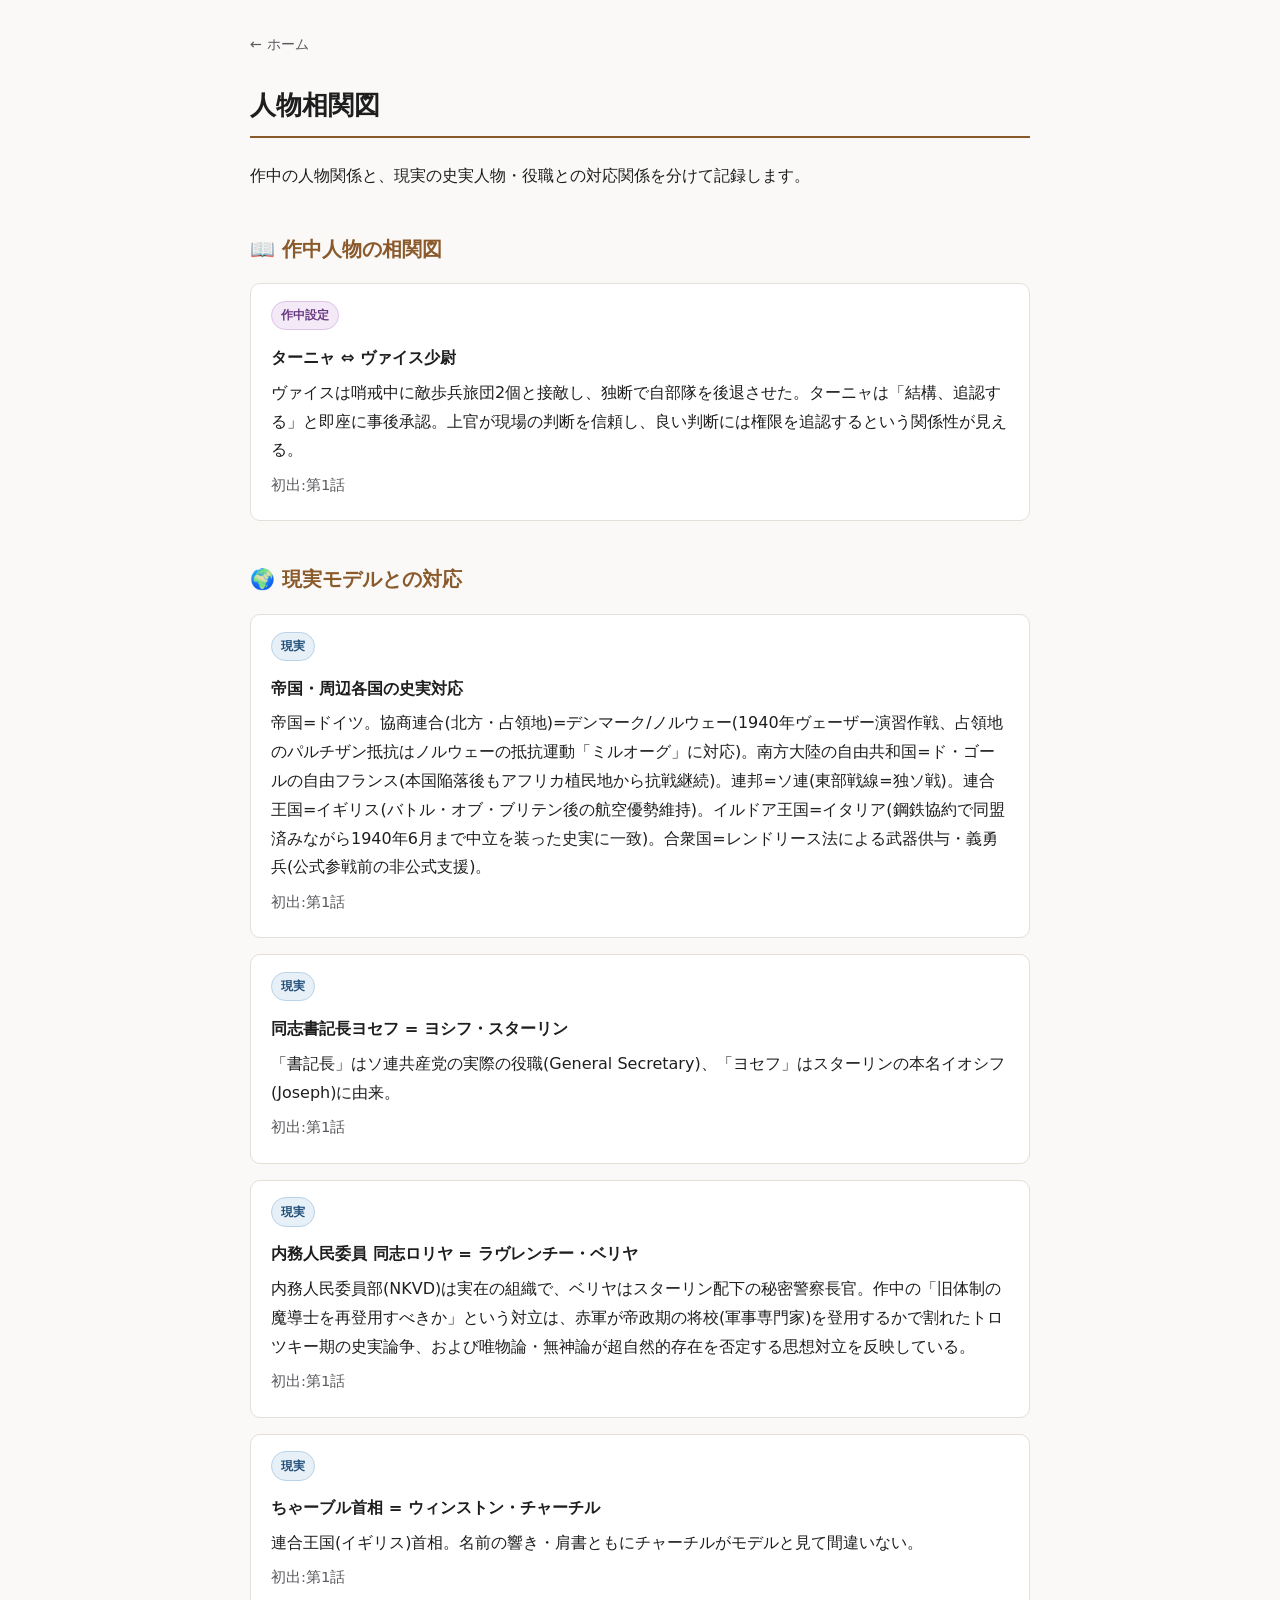
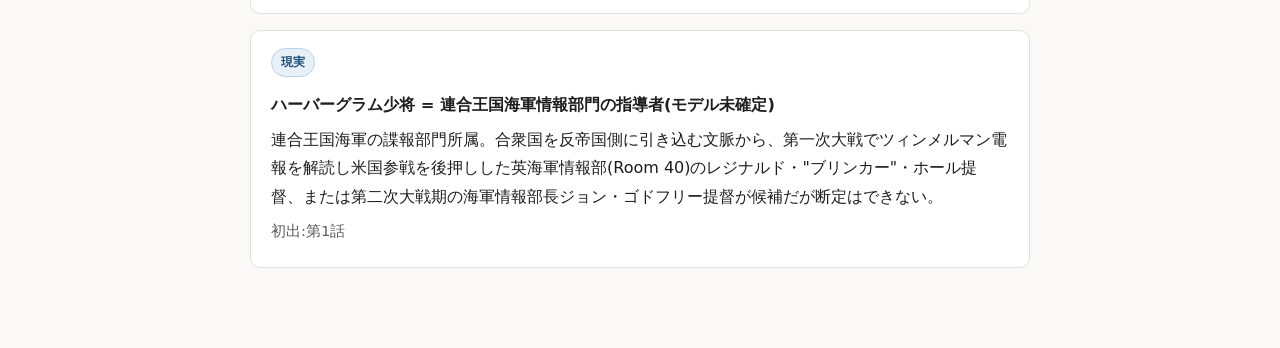
==== characters.html @ d99719a7 "Add files via upload" ====
<!DOCTYPE html>
<html lang="ja">
<head>
<meta charset="UTF-8">
<title>人物相関図 | 幼女戦記2期 解説ノート</title>
<link rel="stylesheet" href="assets/style.css">
</head>
<body>
<div class="page">
  <nav class="crumbs"><a href="index.html">← ホーム</a></nav>
  <h1>人物相関図</h1>
  <p>作中の人物関係と、現実の史実人物・役職との対応関係を分けて記録します。</p>

  <h2>📖 作中人物の相関図</h2>

  <div class="entry">
    <span class="tag tag-fiction">作中設定</span>
    <p class="entry-title">ターニャ ⇔ ヴァイス少尉</p>
    <p>ヴァイスは哨戒中に敵歩兵旅団2個と接敵し、独断で自部隊を後退させた。ターニャは「結構、追認する」と即座に事後承認。上官が現場の判断を信頼し、良い判断には権限を追認するという関係性が見える。</p>
    <p class="note">初出:第1話</p>
  </div>

  <h2>🌍 現実モデルとの対応</h2>

  <div class="entry">
    <span class="tag tag-real">現実</span>
    <p class="entry-title">帝国・周辺各国の史実対応</p>
    <p>帝国=ドイツ。協商連合(北方・占領地)=デンマーク/ノルウェー(1940年ヴェーザー演習作戦、占領地のパルチザン抵抗はノルウェーの抵抗運動「ミルオーグ」に対応)。南方大陸の自由共和国=ド・ゴールの自由フランス(本国陥落後もアフリカ植民地から抗戦継続)。連邦=ソ連(東部戦線=独ソ戦)。連合王国=イギリス(バトル・オブ・ブリテン後の航空優勢維持)。イルドア王国=イタリア(鋼鉄協約で同盟済みながら1940年6月まで中立を装った史実に一致)。合衆国=レンドリース法による武器供与・義勇兵(公式参戦前の非公式支援)。</p>
    <p class="note">初出:第1話</p>
  </div>

  <div class="entry">
    <span class="tag tag-real">現実</span>
    <p class="entry-title">同志書記長ヨセフ = ヨシフ・スターリン</p>
    <p>「書記長」はソ連共産党の実際の役職(General Secretary)、「ヨセフ」はスターリンの本名イオシフ(Joseph)に由来。</p>
    <p class="note">初出:第1話</p>
  </div>

  <div class="entry">
    <span class="tag tag-real">現実</span>
    <p class="entry-title">内務人民委員 同志ロリヤ = ラヴレンチー・ベリヤ</p>
    <p>内務人民委員部(NKVD)は実在の組織で、ベリヤはスターリン配下の秘密警察長官。作中の「旧体制の魔導士を再登用すべきか」という対立は、赤軍が帝政期の将校(軍事専門家)を登用するかで割れたトロツキー期の史実論争、および唯物論・無神論が超自然的存在を否定する思想対立を反映している。</p>
    <p class="note">初出:第1話</p>
  </div>

  <div class="entry">
    <span class="tag tag-real">現実</span>
    <p class="entry-title">ちゃーブル首相 = ウィンストン・チャーチル</p>
    <p>連合王国(イギリス)首相。名前の響き・肩書ともにチャーチルがモデルと見て間違いない。</p>
    <p class="note">初出:第1話</p>
  </div>

  <div class="entry">
    <span class="tag tag-real">現実</span>
    <p class="entry-title">ハーバーグラム少将 = 連合王国海軍情報部門の指導者(モデル未確定)</p>
    <p>連合王国海軍の諜報部門所属。合衆国を反帝国側に引き込む文脈から、第一次大戦でツィンメルマン電報を解読し米国参戦を後押しした英海軍情報部(Room 40)のレジナルド・"ブリンカー"・ホール提督、または第二次大戦期の海軍情報部長ジョン・ゴドフリー提督が候補だが断定はできない。</p>
    <p class="note">初出:第1話</p>
  </div>
</div>
</body>
</html>
---- assets/style.css ----
/* 幼女戦記2期 解説ノート 共通スタイル */

:root {
  --bg: #faf9f7;
  --bg-alt: #ffffff;
  --text: #1e1e1f;
  --text-muted: #5a5a5f;
  --border: #e3e0da;
  --accent: #8a5a2c;
  --link: #6f4a1f;
  --real-bg: #e8f0f7;
  --real-text: #1f4e79;
  --real-border: #b7d2e8;
  --fiction-bg: #f3e9f7;
  --fiction-text: #6a3b82;
  --fiction-border: #ddc2e8;
  --code-bg: #efece6;
}

@media (prefers-color-scheme: dark) {
  :root {
    --bg: #1b1a18;
    --bg-alt: #242220;
    --text: #ece8e1;
    --text-muted: #b3ada2;
    --border: #3a3733;
    --accent: #d9a66c;
    --link: #e8be8a;
    --real-bg: #17293a;
    --real-text: #a9cdea;
    --real-border: #2b4a63;
    --fiction-bg: #2e2035;
    --fiction-text: #dcb8ea;
    --fiction-border: #4d3a58;
    --code-bg: #2b2925;
  }
}

:root[data-theme="light"] {
  --bg: #faf9f7;
  --bg-alt: #ffffff;
  --text: #1e1e1f;
  --text-muted: #5a5a5f;
  --border: #e3e0da;
  --accent: #8a5a2c;
  --link: #6f4a1f;
  --real-bg: #e8f0f7;
  --real-text: #1f4e79;
  --real-border: #b7d2e8;
  --fiction-bg: #f3e9f7;
  --fiction-text: #6a3b82;
  --fiction-border: #ddc2e8;
  --code-bg: #efece6;
}

:root[data-theme="dark"] {
  --bg: #1b1a18;
  --bg-alt: #242220;
  --text: #ece8e1;
  --text-muted: #b3ada2;
  --border: #3a3733;
  --accent: #d9a66c;
  --link: #e8be8a;
  --real-bg: #17293a;
  --real-text: #a9cdea;
  --real-border: #2b4a63;
  --fiction-bg: #2e2035;
  --fiction-text: #dcb8ea;
  --fiction-border: #4d3a58;
  --code-bg: #2b2925;
}

* { box-sizing: border-box; }

body {
  margin: 0;
  padding: 2rem 1.25rem 4rem;
  background: var(--bg);
  color: var(--text);
  font-family: "Yu Gothic", "Hiragino Sans", "Noto Sans JP", system-ui, sans-serif;
  line-height: 1.8;
}

.page {
  max-width: 780px;
  margin: 0 auto;
}

h1 {
  font-size: 1.6rem;
  border-bottom: 2px solid var(--accent);
  padding-bottom: 0.5rem;
  margin-bottom: 1.5rem;
}

h2 {
  font-size: 1.25rem;
  margin-top: 2.5rem;
  color: var(--accent);
}

h3 {
  font-size: 1.05rem;
  margin-top: 1.75rem;
}

nav.crumbs {
  font-size: 0.9rem;
  color: var(--text-muted);
  margin-bottom: 1.5rem;
}

nav.crumbs a { color: var(--text-muted); }

a {
  color: var(--link);
  text-decoration: none;
}
a:hover { text-decoration: underline; }

.tag {
  display: inline-block;
  font-size: 0.78rem;
  font-weight: 600;
  padding: 0.15rem 0.55rem;
  border-radius: 999px;
  margin-bottom: 0.4rem;
  border: 1px solid transparent;
  white-space: nowrap;
}

.tag-real {
  background: var(--real-bg);
  color: var(--real-text);
  border-color: var(--real-border);
}

.tag-fiction {
  background: var(--fiction-bg);
  color: var(--fiction-text);
  border-color: var(--fiction-border);
}

.entry {
  background: var(--bg-alt);
  border: 1px solid var(--border);
  border-radius: 10px;
  padding: 1rem 1.25rem;
  margin-bottom: 1rem;
}

.entry-title {
  font-weight: 700;
  font-size: 1.02rem;
  margin: 0.2rem 0 0.5rem;
}

.entry p { margin: 0.4rem 0; }

.entry .note {
  color: var(--text-muted);
  font-size: 0.92rem;
}

ul.ep-list {
  list-style: none;
  padding: 0;
}

ul.ep-list li {
  padding: 0.6rem 0;
  border-bottom: 1px solid var(--border);
}

ul.ep-list .ep-num {
  color: var(--accent);
  font-weight: 700;
  margin-right: 0.6rem;
}

.hub-links {
  display: flex;
  gap: 0.75rem;
  flex-wrap: wrap;
  margin-bottom: 2rem;
}

.hub-links a {
  background: var(--bg-alt);
  border: 1px solid var(--border);
  border-radius: 8px;
  padding: 0.6rem 1rem;
  color: var(--text);
  font-weight: 600;
}
.hub-links a:hover { border-color: var(--accent); text-decoration: none; }

code {
  background: var(--code-bg);
  padding: 0.1rem 0.35rem;
  border-radius: 4px;
  font-size: 0.9em;
}

.empty-note {
  color: var(--text-muted);
  font-style: italic;
}
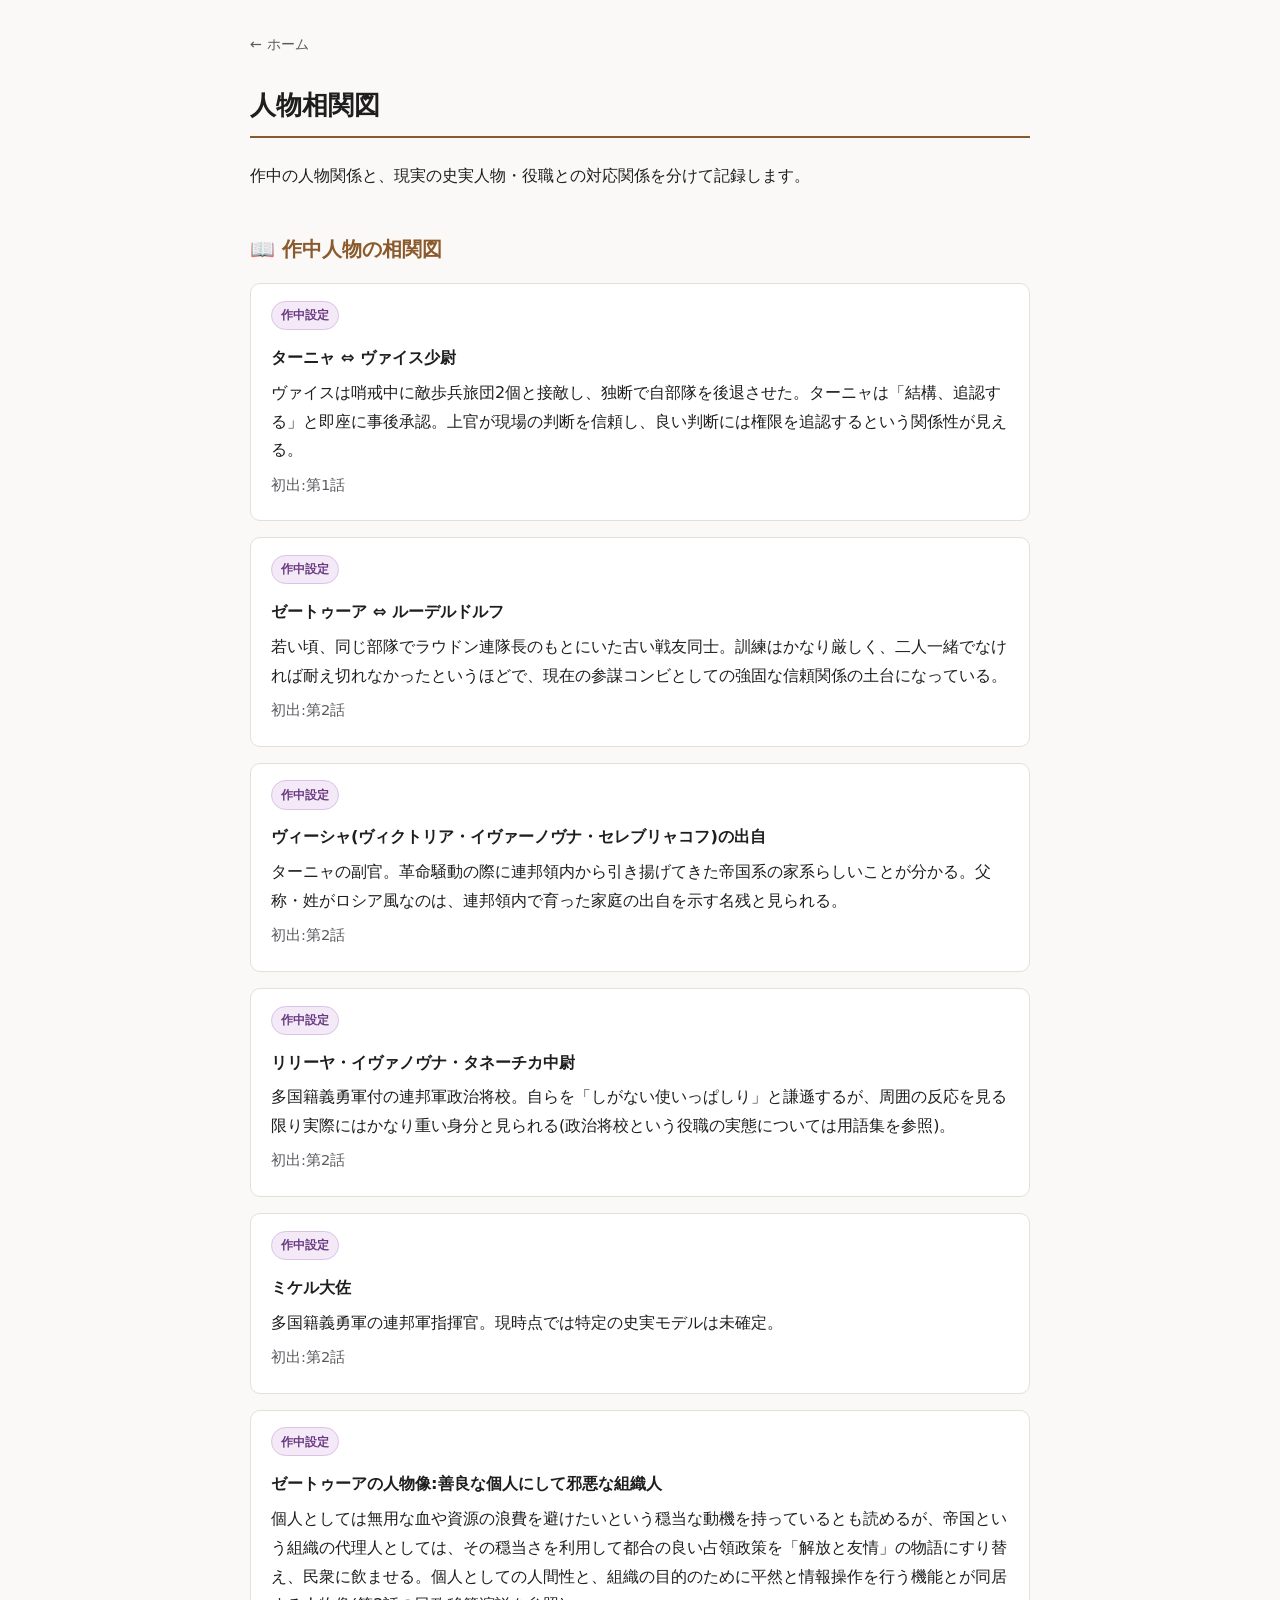
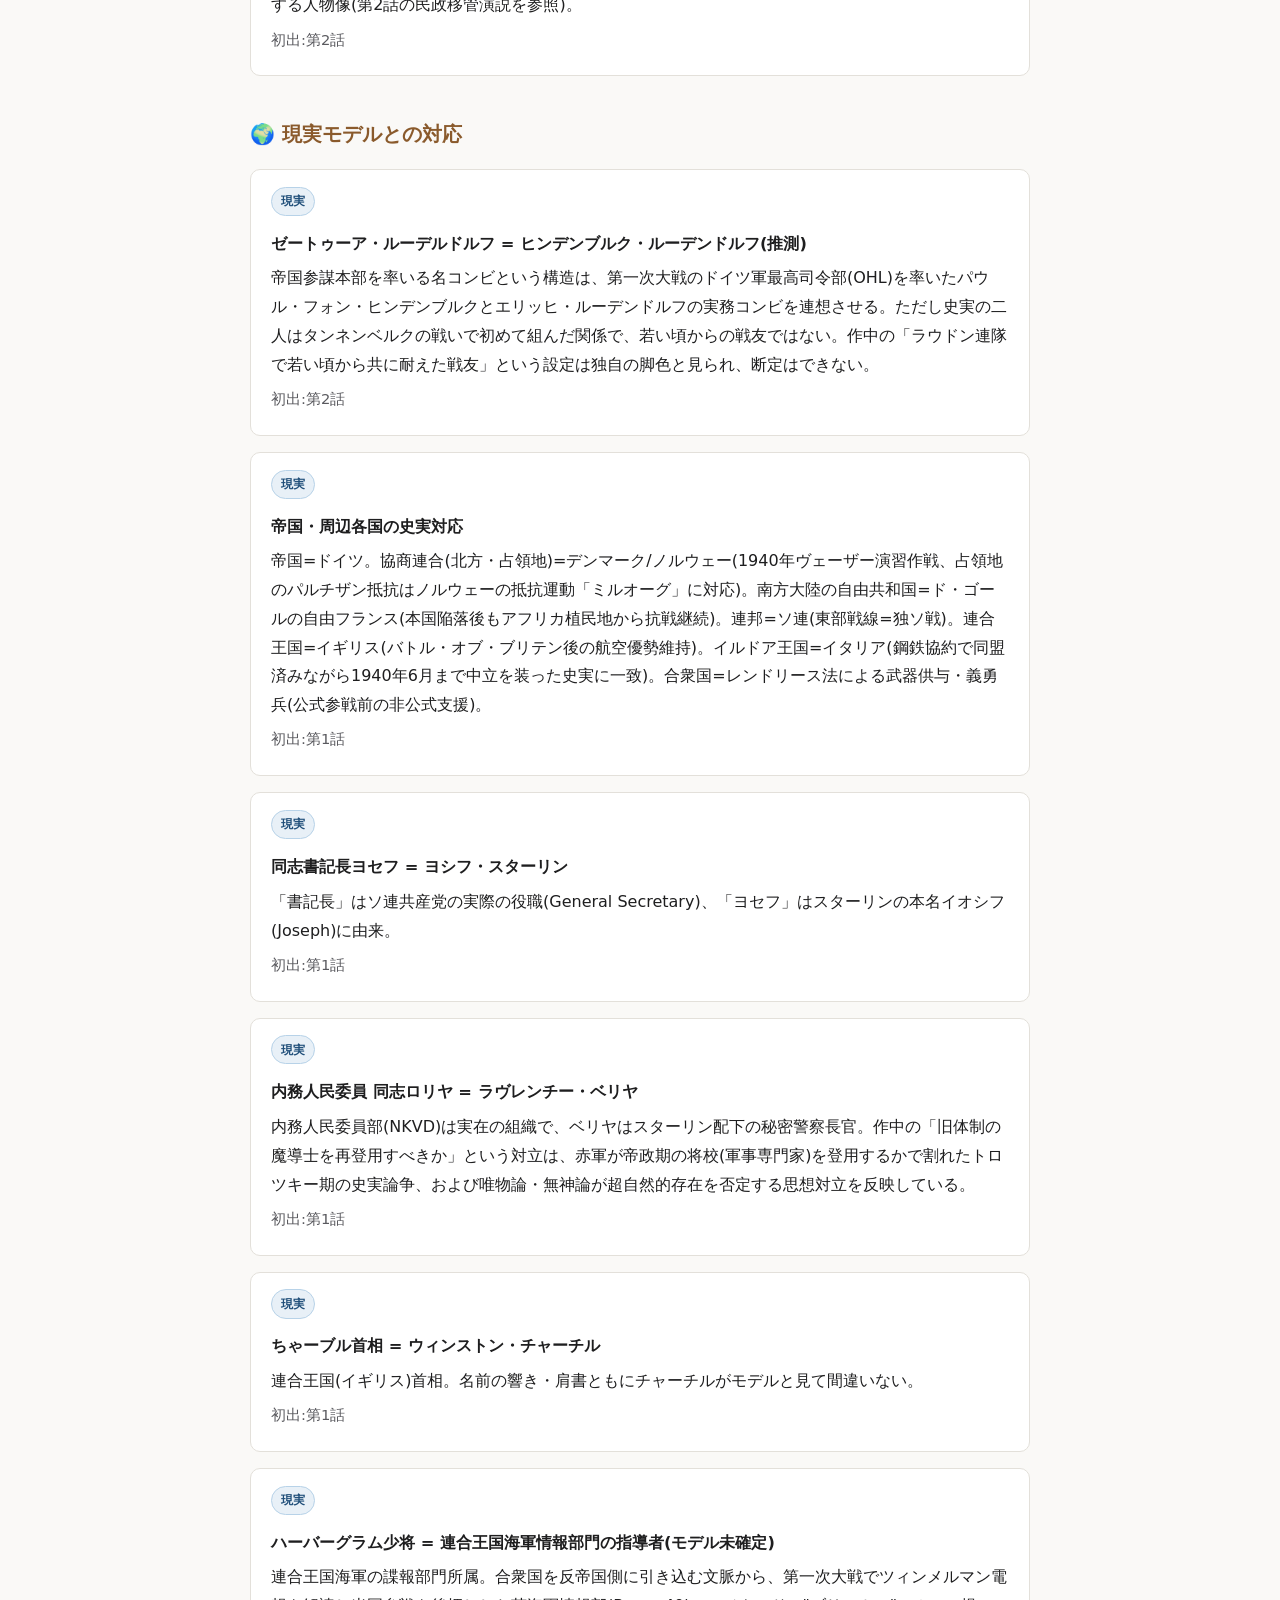
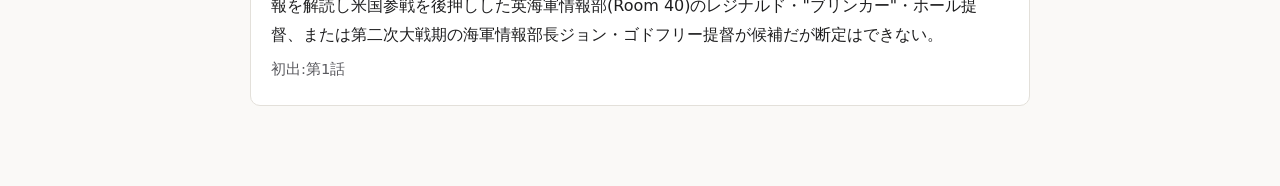
==== commit 6c2177ed: "2話追加" ====
--- a/characters.html
+++ b/characters.html
@@ -20,7 +20,49 @@
     <p class="note">初出:第1話</p>
   </div>
 
+  <div class="entry">
+    <span class="tag tag-fiction">作中設定</span>
+    <p class="entry-title">ゼートゥーア ⇔ ルーデルドルフ</p>
+    <p>若い頃、同じ部隊でラウドン連隊長のもとにいた古い戦友同士。訓練はかなり厳しく、二人一緒でなければ耐え切れなかったというほどで、現在の参謀コンビとしての強固な信頼関係の土台になっている。</p>
+    <p class="note">初出:第2話</p>
+  </div>
+
+  <div class="entry">
+    <span class="tag tag-fiction">作中設定</span>
+    <p class="entry-title">ヴィーシャ(ヴィクトリア・イヴァーノヴナ・セレブリャコフ)の出自</p>
+    <p>ターニャの副官。革命騒動の際に連邦領内から引き揚げてきた帝国系の家系らしいことが分かる。父称・姓がロシア風なのは、連邦領内で育った家庭の出自を示す名残と見られる。</p>
+    <p class="note">初出:第2話</p>
+  </div>
+
+  <div class="entry">
+    <span class="tag tag-fiction">作中設定</span>
+    <p class="entry-title">リリーヤ・イヴァノヴナ・タネーチカ中尉</p>
+    <p>多国籍義勇軍付の連邦軍政治将校。自らを「しがない使いっぱしり」と謙遜するが、周囲の反応を見る限り実際にはかなり重い身分と見られる(政治将校という役職の実態については用語集を参照)。</p>
+    <p class="note">初出:第2話</p>
+  </div>
+
+  <div class="entry">
+    <span class="tag tag-fiction">作中設定</span>
+    <p class="entry-title">ミケル大佐</p>
+    <p>多国籍義勇軍の連邦軍指揮官。現時点では特定の史実モデルは未確定。</p>
+    <p class="note">初出:第2話</p>
+  </div>
+
+  <div class="entry">
+    <span class="tag tag-fiction">作中設定</span>
+    <p class="entry-title">ゼートゥーアの人物像:善良な個人にして邪悪な組織人</p>
+    <p>個人としては無用な血や資源の浪費を避けたいという穏当な動機を持っているとも読めるが、帝国という組織の代理人としては、その穏当さを利用して都合の良い占領政策を「解放と友情」の物語にすり替え、民衆に飲ませる。個人としての人間性と、組織の目的のために平然と情報操作を行う機能とが同居する人物像(第2話の民政移管演説を参照)。</p>
+    <p class="note">初出:第2話</p>
+  </div>
+
   <h2>🌍 現実モデルとの対応</h2>
+
+  <div class="entry">
+    <span class="tag tag-real">現実</span>
+    <p class="entry-title">ゼートゥーア・ルーデルドルフ = ヒンデンブルク・ルーデンドルフ(推測)</p>
+    <p>帝国参謀本部を率いる名コンビという構造は、第一次大戦のドイツ軍最高司令部(OHL)を率いたパウル・フォン・ヒンデンブルクとエリッヒ・ルーデンドルフの実務コンビを連想させる。ただし史実の二人はタンネンベルクの戦いで初めて組んだ関係で、若い頃からの戦友ではない。作中の「ラウドン連隊で若い頃から共に耐えた戦友」という設定は独自の脚色と見られ、断定はできない。</p>
+    <p class="note">初出:第2話</p>
+  </div>
 
   <div class="entry">
     <span class="tag tag-real">現実</span>
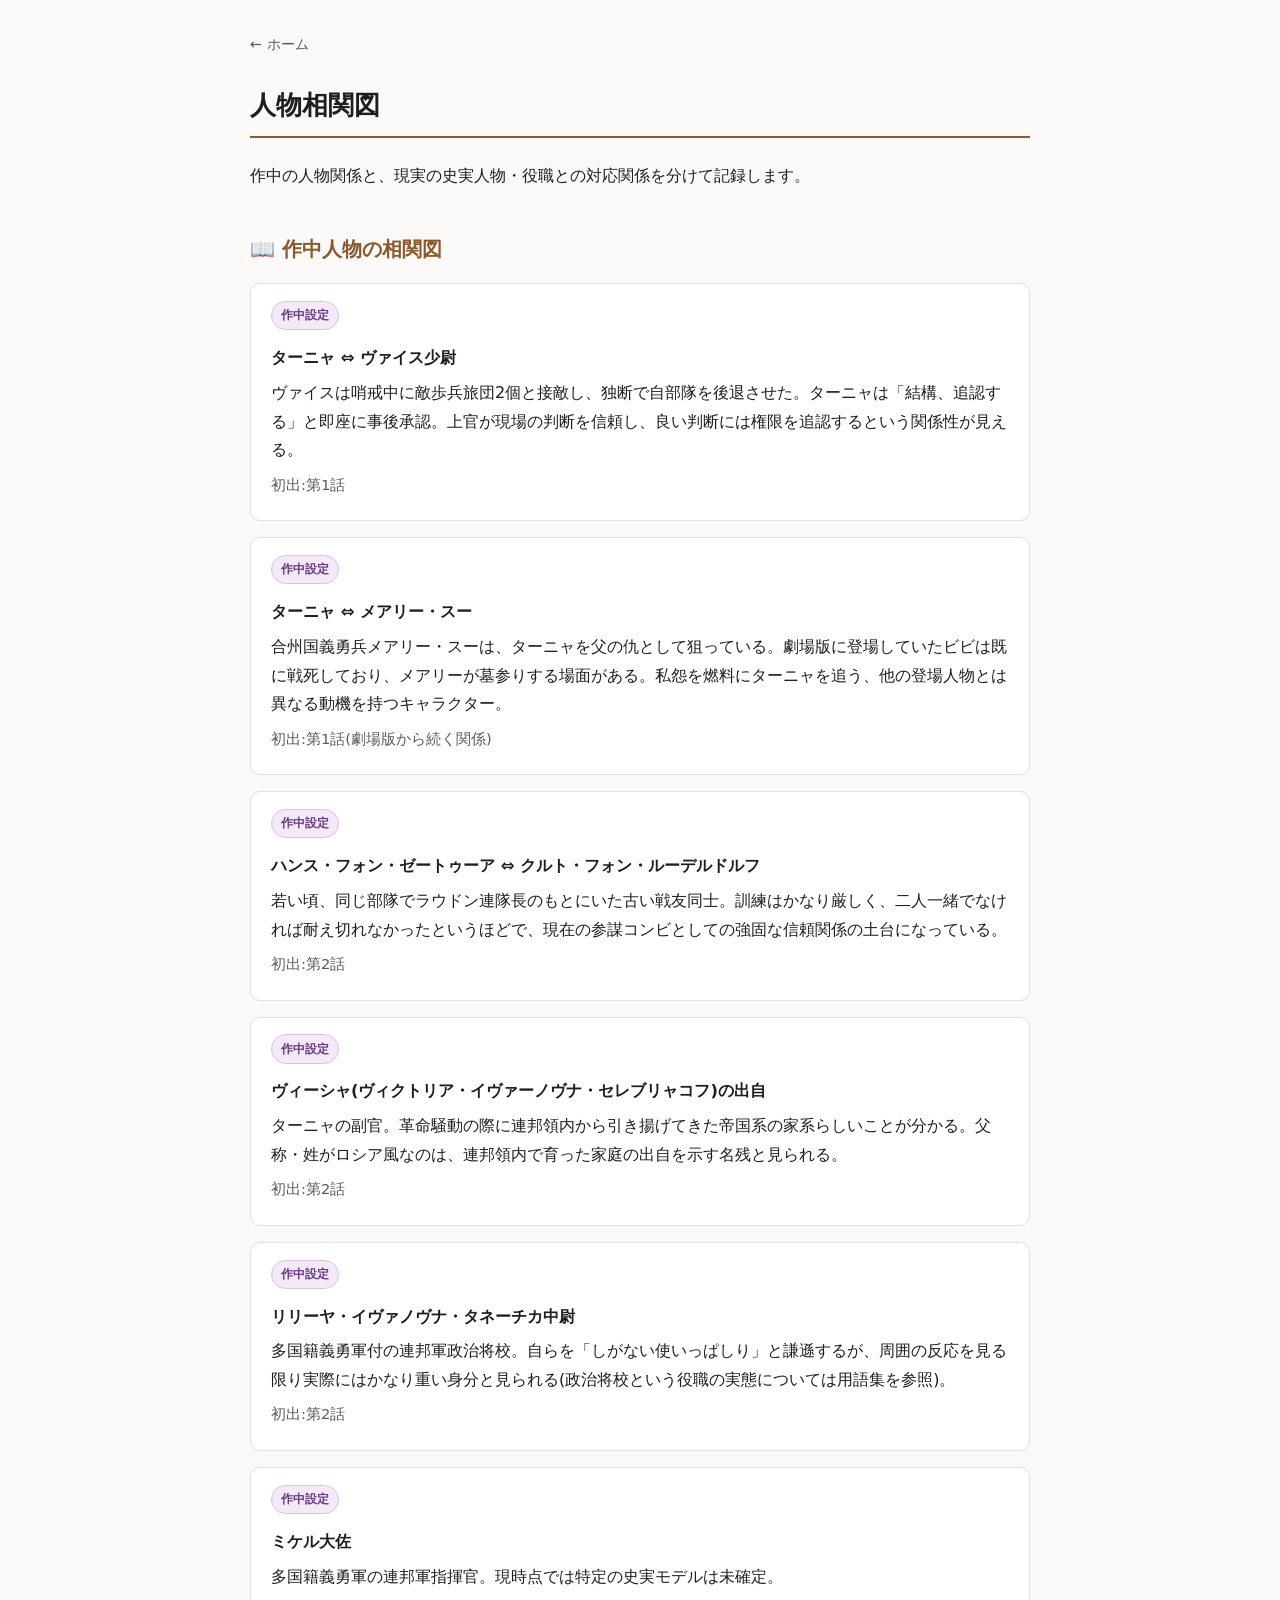
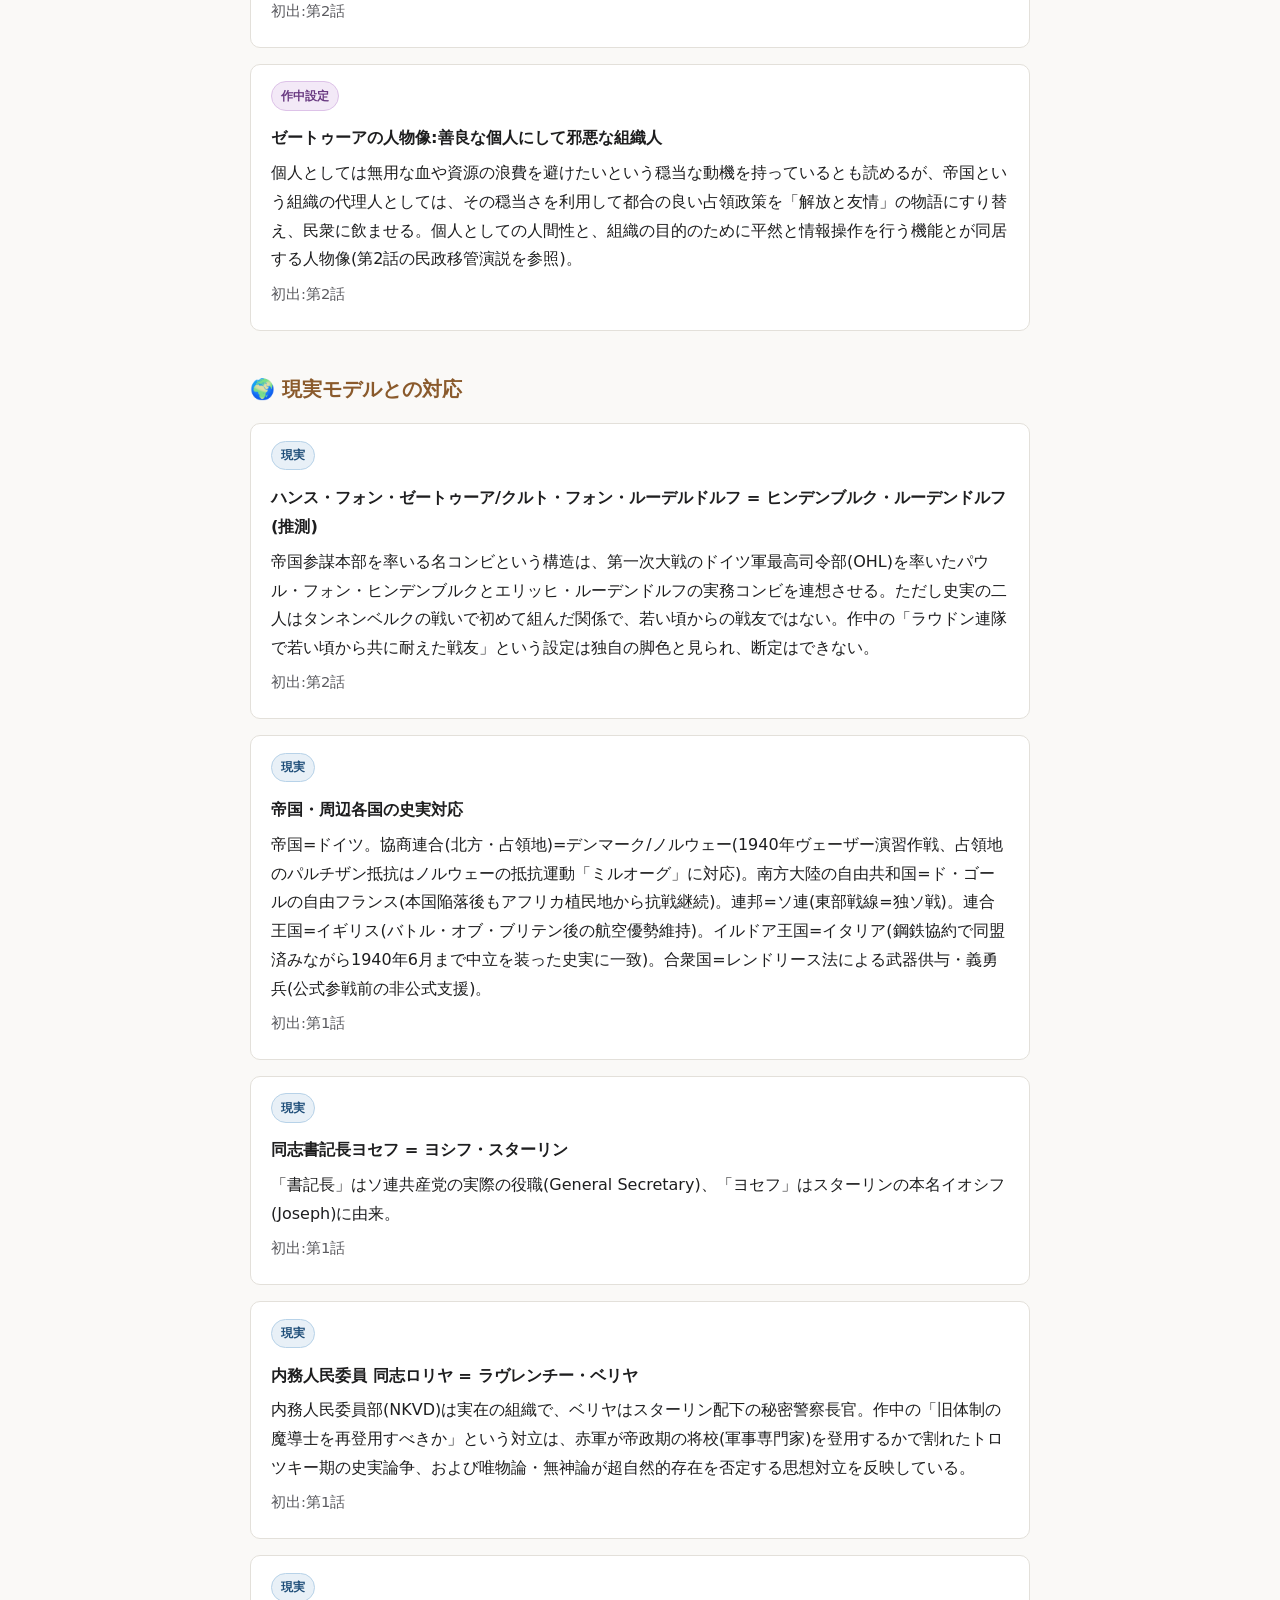
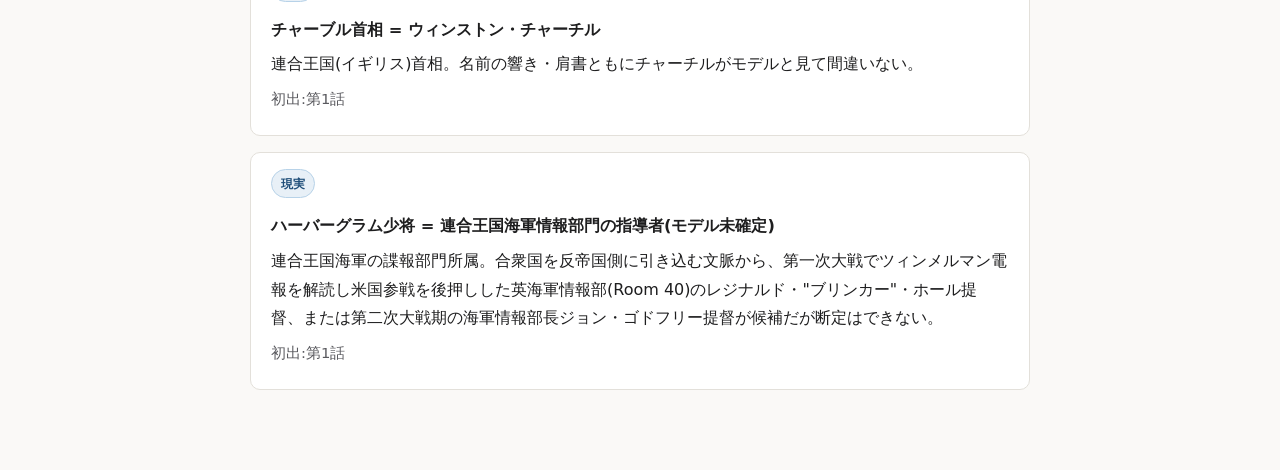
==== commit 7008c145: "add ep.3" ====
--- a/characters.html
+++ b/characters.html
@@ -2,7 +2,7 @@
 <html lang="ja">
 <head>
 <meta charset="UTF-8">
-<title>人物相関図 | 幼女戦記2期 解説ノート</title>
+<title>人物相関図 | 幼女戦記2期 参謀日誌</title>
 <link rel="stylesheet" href="assets/style.css">
 </head>
 <body>
@@ -22,7 +22,14 @@
 
   <div class="entry">
     <span class="tag tag-fiction">作中設定</span>
-    <p class="entry-title">ゼートゥーア ⇔ ルーデルドルフ</p>
+    <p class="entry-title">ターニャ ⇔ メアリー・スー</p>
+    <p>合州国義勇兵メアリー・スーは、ターニャを父の仇として狙っている。劇場版に登場していたビビは既に戦死しており、メアリーが墓参りする場面がある。私怨を燃料にターニャを追う、他の登場人物とは異なる動機を持つキャラクター。</p>
+    <p class="note">初出:第1話(劇場版から続く関係)</p>
+  </div>
+
+  <div class="entry">
+    <span class="tag tag-fiction">作中設定</span>
+    <p class="entry-title">ハンス・フォン・ゼートゥーア ⇔ クルト・フォン・ルーデルドルフ</p>
     <p>若い頃、同じ部隊でラウドン連隊長のもとにいた古い戦友同士。訓練はかなり厳しく、二人一緒でなければ耐え切れなかったというほどで、現在の参謀コンビとしての強固な信頼関係の土台になっている。</p>
     <p class="note">初出:第2話</p>
   </div>
@@ -59,7 +66,7 @@
 
   <div class="entry">
     <span class="tag tag-real">現実</span>
-    <p class="entry-title">ゼートゥーア・ルーデルドルフ = ヒンデンブルク・ルーデンドルフ(推測)</p>
+    <p class="entry-title">ハンス・フォン・ゼートゥーア/クルト・フォン・ルーデルドルフ = ヒンデンブルク・ルーデンドルフ(推測)</p>
     <p>帝国参謀本部を率いる名コンビという構造は、第一次大戦のドイツ軍最高司令部(OHL)を率いたパウル・フォン・ヒンデンブルクとエリッヒ・ルーデンドルフの実務コンビを連想させる。ただし史実の二人はタンネンベルクの戦いで初めて組んだ関係で、若い頃からの戦友ではない。作中の「ラウドン連隊で若い頃から共に耐えた戦友」という設定は独自の脚色と見られ、断定はできない。</p>
     <p class="note">初出:第2話</p>
   </div>
@@ -87,7 +94,7 @@
 
   <div class="entry">
     <span class="tag tag-real">現実</span>
-    <p class="entry-title">ちゃーブル首相 = ウィンストン・チャーチル</p>
+    <p class="entry-title">チャーブル首相 = ウィンストン・チャーチル</p>
     <p>連合王国(イギリス)首相。名前の響き・肩書ともにチャーチルがモデルと見て間違いない。</p>
     <p class="note">初出:第1話</p>
   </div>
--- a/assets/style.css
+++ b/assets/style.css
@@ -86,6 +86,37 @@
   margin: 0 auto;
 }
 
+.title-logo {
+  position: relative;
+  text-align: center;
+  margin-bottom: 1.5rem;
+  padding: 1rem;
+  background: #ffffff;
+  border-radius: 12px;
+  border: 1px solid var(--border);
+}
+
+.title-logo img {
+  display: block;
+  max-width: 100%;
+  height: auto;
+  margin: 0 auto;
+}
+
+.title-stamp {
+  position: absolute;
+  top: 0.4rem;
+  right: 0.6rem;
+  width: 84px;
+  height: auto;
+  max-width: 20%;
+  transform: rotate(-9deg);
+  opacity: 0.9;
+  mix-blend-mode: multiply;
+  pointer-events: none;
+  z-index: 2;
+}
+
 h1 {
   font-size: 1.6rem;
   border-bottom: 2px solid var(--accent);
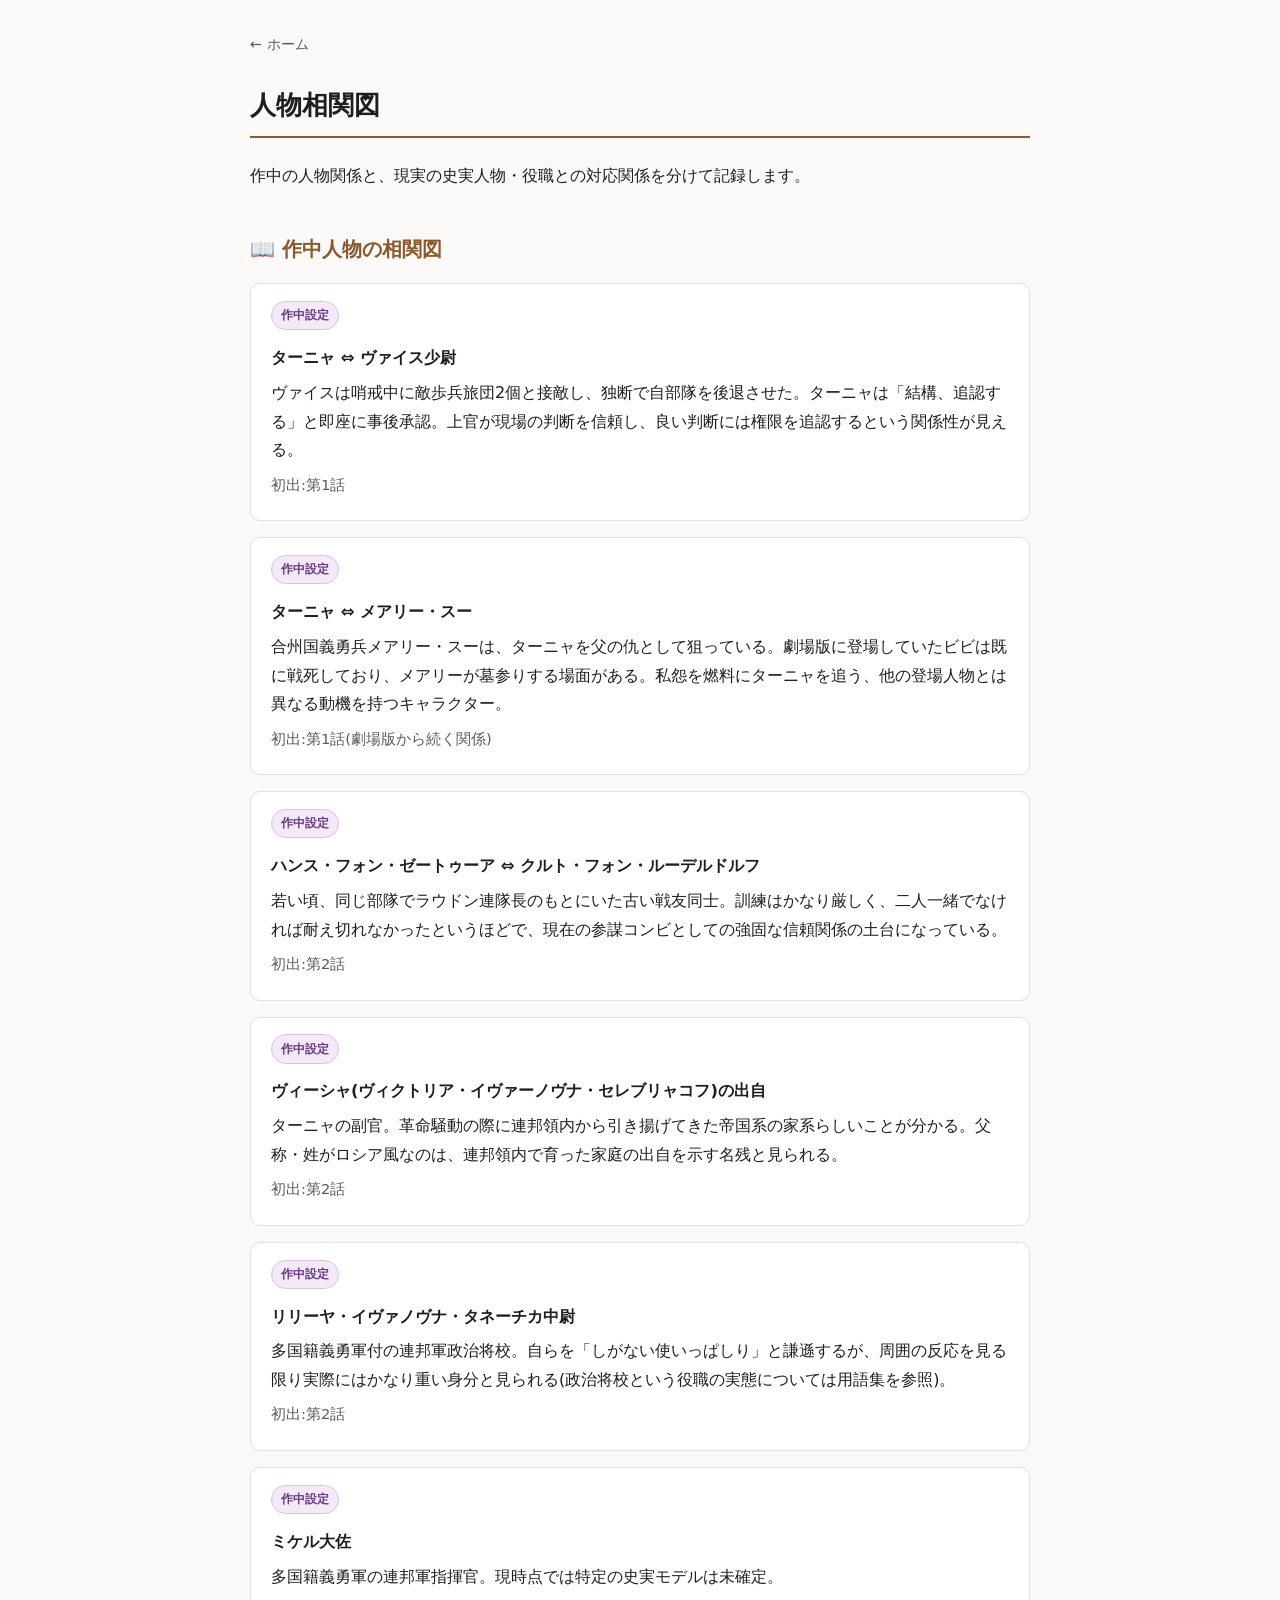
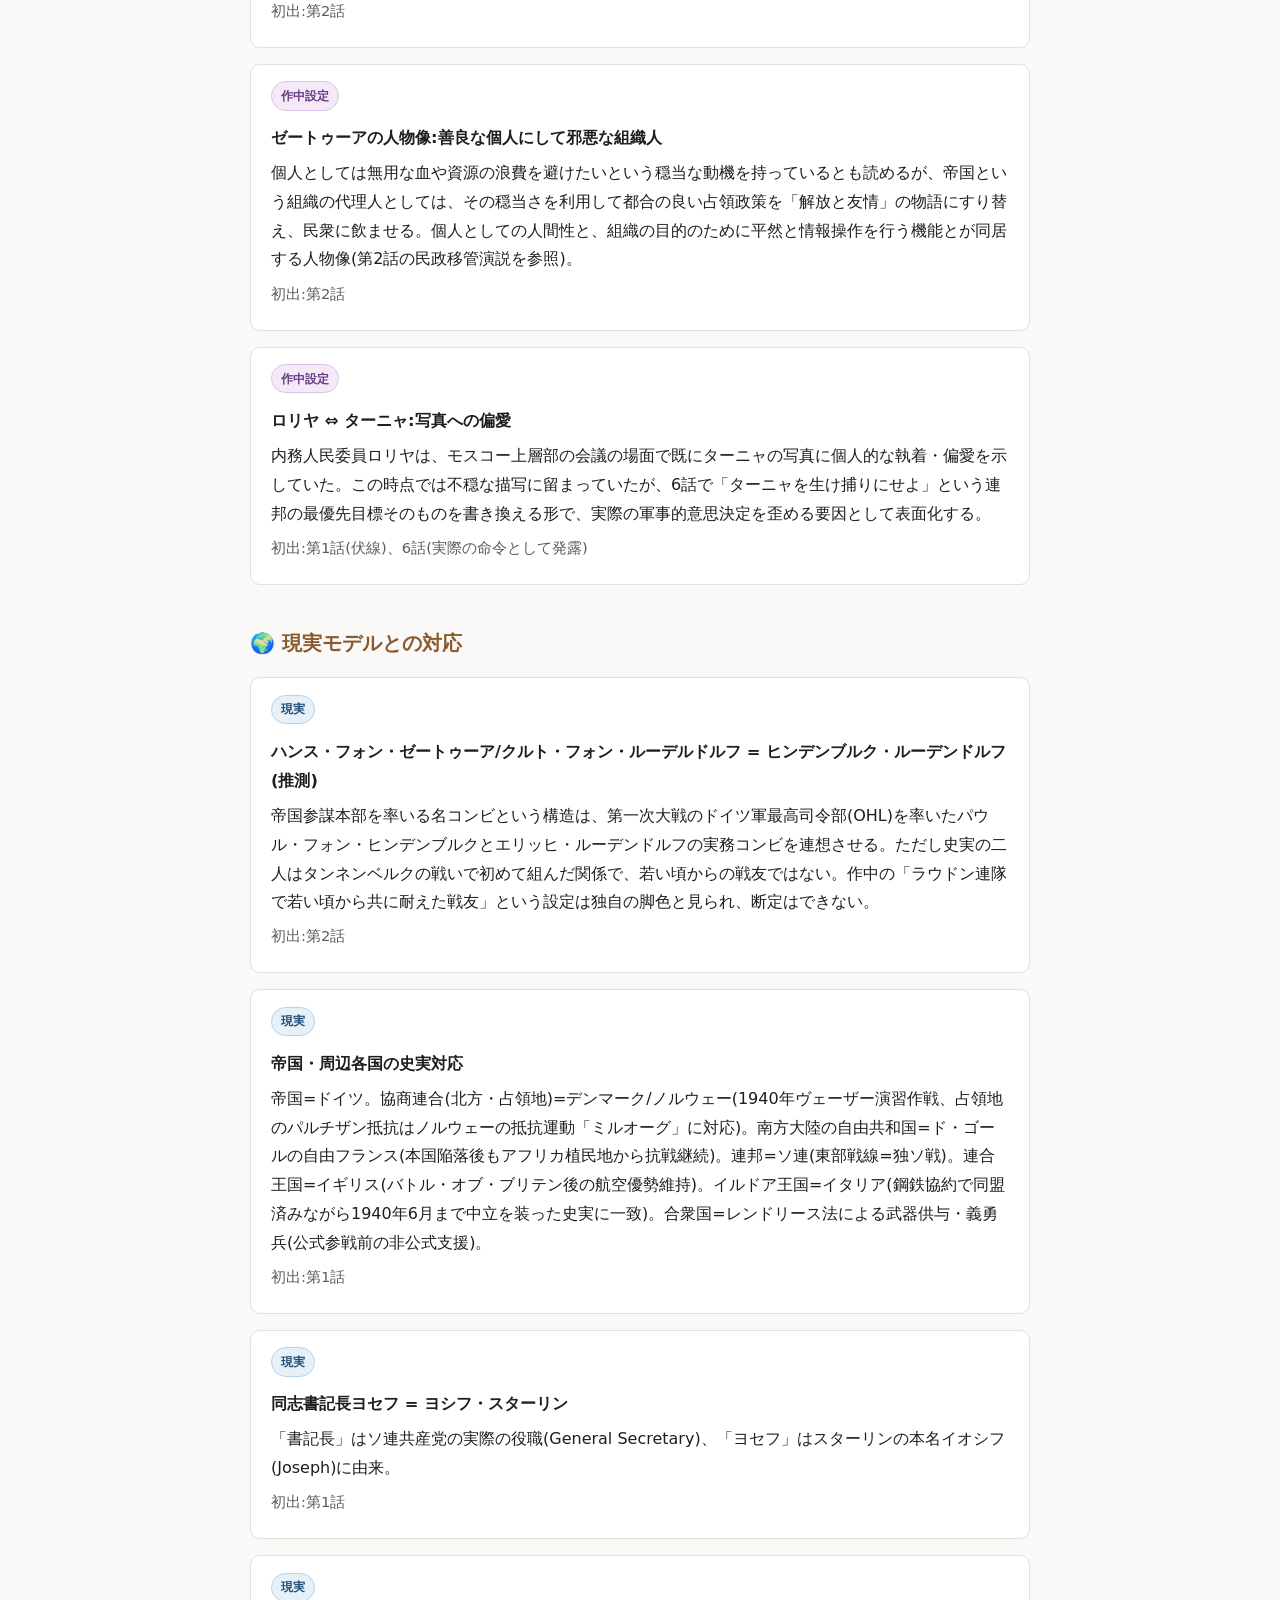
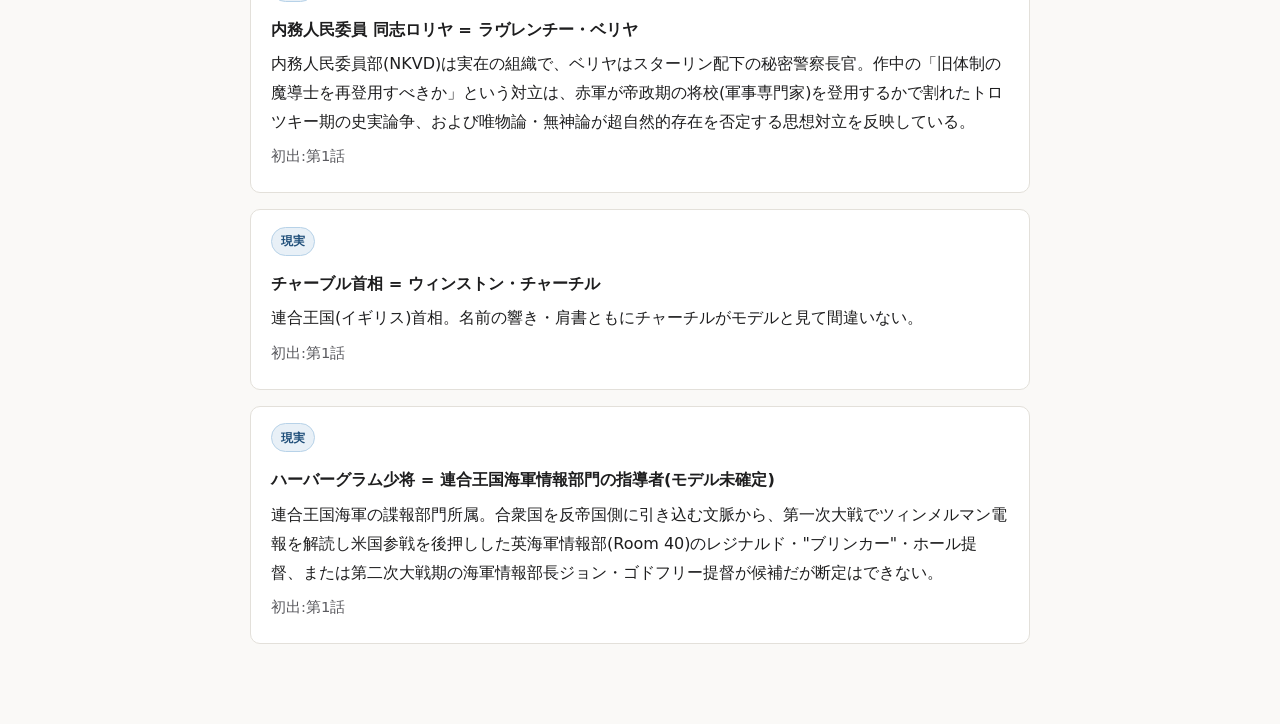
==== commit 298b2d66: "4〜7話の考察を追加、ロリヤの伏線描写を1話に追記 - episodes/ep04.html〜ep07.html を追加 - ep01.html にロリヤのターニャへの偏愛(伏線)を追記 - char" ====
--- a/characters.html
+++ b/characters.html
@@ -62,6 +62,13 @@
     <p class="note">初出:第2話</p>
   </div>
 
+  <div class="entry">
+    <span class="tag tag-fiction">作中設定</span>
+    <p class="entry-title">ロリヤ ⇔ ターニャ:写真への偏愛</p>
+    <p>内務人民委員ロリヤは、モスコー上層部の会議の場面で既にターニャの写真に個人的な執着・偏愛を示していた。この時点では不穏な描写に留まっていたが、6話で「ターニャを生け捕りにせよ」という連邦の最優先目標そのものを書き換える形で、実際の軍事的意思決定を歪める要因として表面化する。</p>
+    <p class="note">初出:第1話(伏線)、6話(実際の命令として発露)</p>
+  </div>
+
   <h2>🌍 現実モデルとの対応</h2>
 
   <div class="entry">
